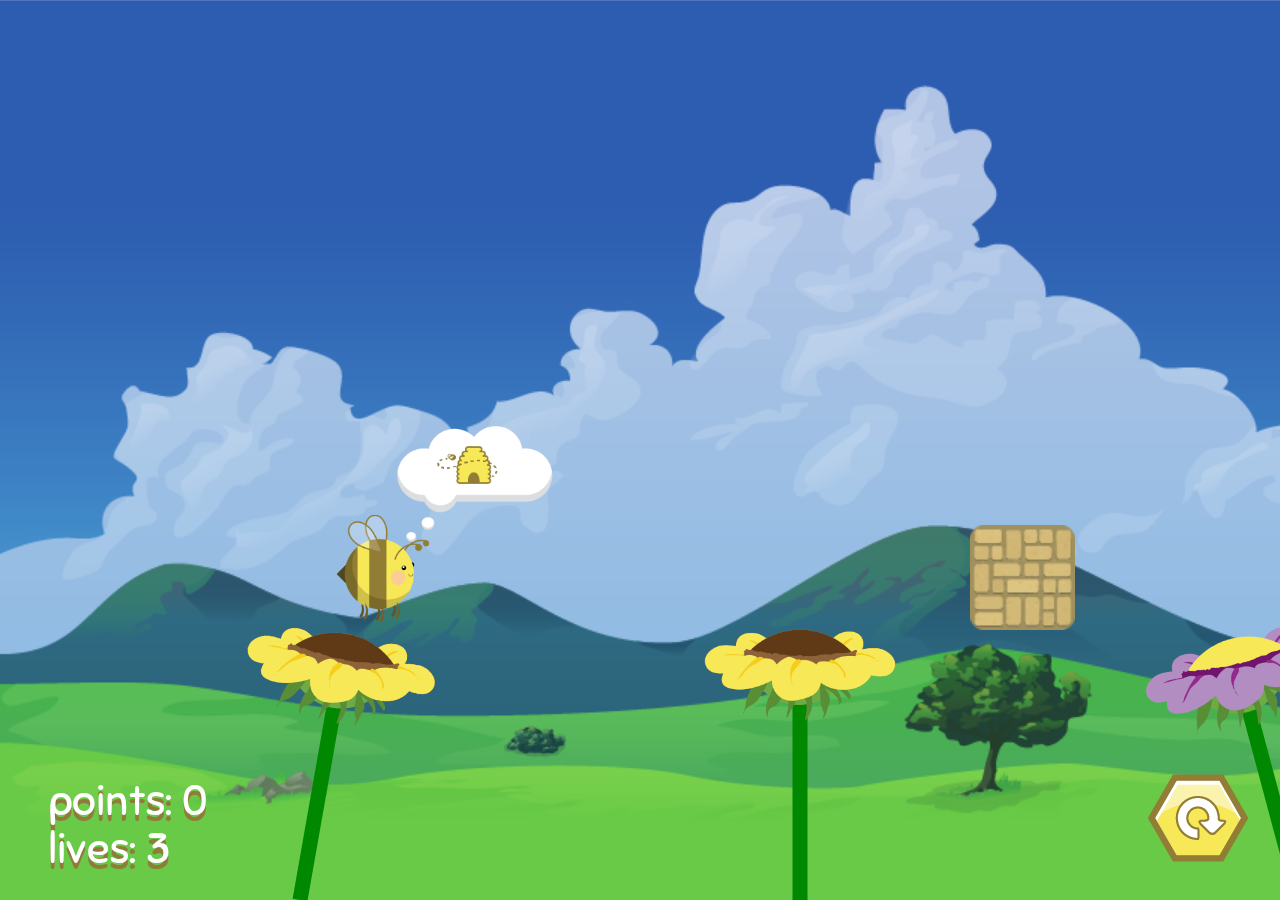
==== game/index.html @ baeb65f7 "added game" ====
<!DOCTYPE html>
<html>
  <head>
    <title>Bumble Bounce: Hive Mind Games</title>
    <link rel="shortcut icon" type="image/x-icon" href="favicon.ico">
    <link href='http://fonts.googleapis.com/css?family=Sniglet:800' rel='stylesheet' type='text/css'>
    <link href='main.css' rel='stylesheet'>
  </head>
  <body>
    <canvas id='game' width="600" height="400"></canvas>
    <a href='#' title='Replay' id='replay'><img src='images/icon_replay.png' alt='Replay button'></a>

    <script src='scripts/deps/soundmanager2.js' defer></script>
    <script src='scripts/deps/underscore.js' defer></script>
    <script src='scripts/deps/zepto.js' defer></script>
    <script src='scripts/deps/SAT.js' defer></script>

    <script src='scripts/Utils.js' defer></script>
    <script src='scripts/CanvasHelper.js' defer></script>

    <script src='scripts/Background.js' defer></script>
    <script src='scripts/CompositeBackground.js' defer></script>
    <script src='scripts/Flower.js' defer></script>
    <script src='scripts/Obstacle.js' defer></script>
    <script src='scripts/Bee.js' defer></script>
    <script src='scripts/Smoke.js' defer></script>
    <script src='scripts/Collision.js' defer></script>
    <script src='scripts/World.js' defer></script>

    <script src='scripts/main.js' defer></script>
  </body>
</html>
---- game/main.css ----
body {
  margin: 0;
  overflow: hidden;
}

a {
  display: block;
  width: 100px;
  height: 100px;
  position: fixed;
}

a#replay {
  bottom: 32px;
  right: 32px;
}
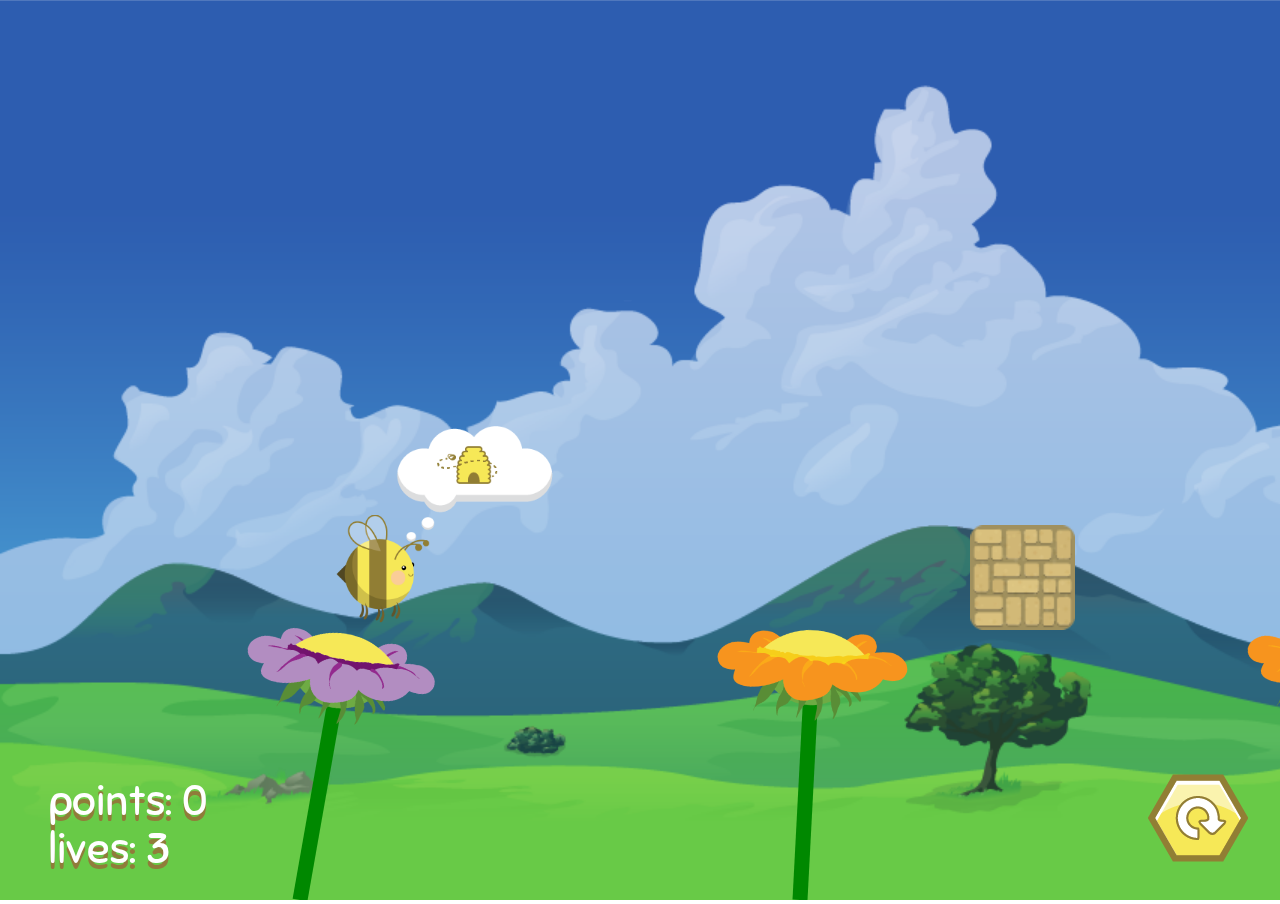
==== commit d8040a8b: "added google analytics" ====
--- a/game/index.html
+++ b/game/index.html
@@ -28,5 +28,19 @@
     <script src='scripts/World.js' defer></script>
 
     <script src='scripts/main.js' defer></script>
+    <script type="text/javascript">
+    
+      var _gaq = _gaq || [];
+      _gaq.push(['_setAccount', 'UA-35578922-1']);
+      _gaq.push(['_trackPageview']);
+    
+      (function() {
+        var ga = document.createElement('script'); ga.type = 'text/javascript'; ga.async = true;
+        ga.src = ('https:' == document.location.protocol ? 'https://ssl' : 'http://www') + '.google-analytics.com/ga.js';
+        var s = document.getElementsByTagName('script')[0]; s.parentNode.insertBefore(ga, s);
+      })();
+    
+    </script>
+
   </body>
 </html>
